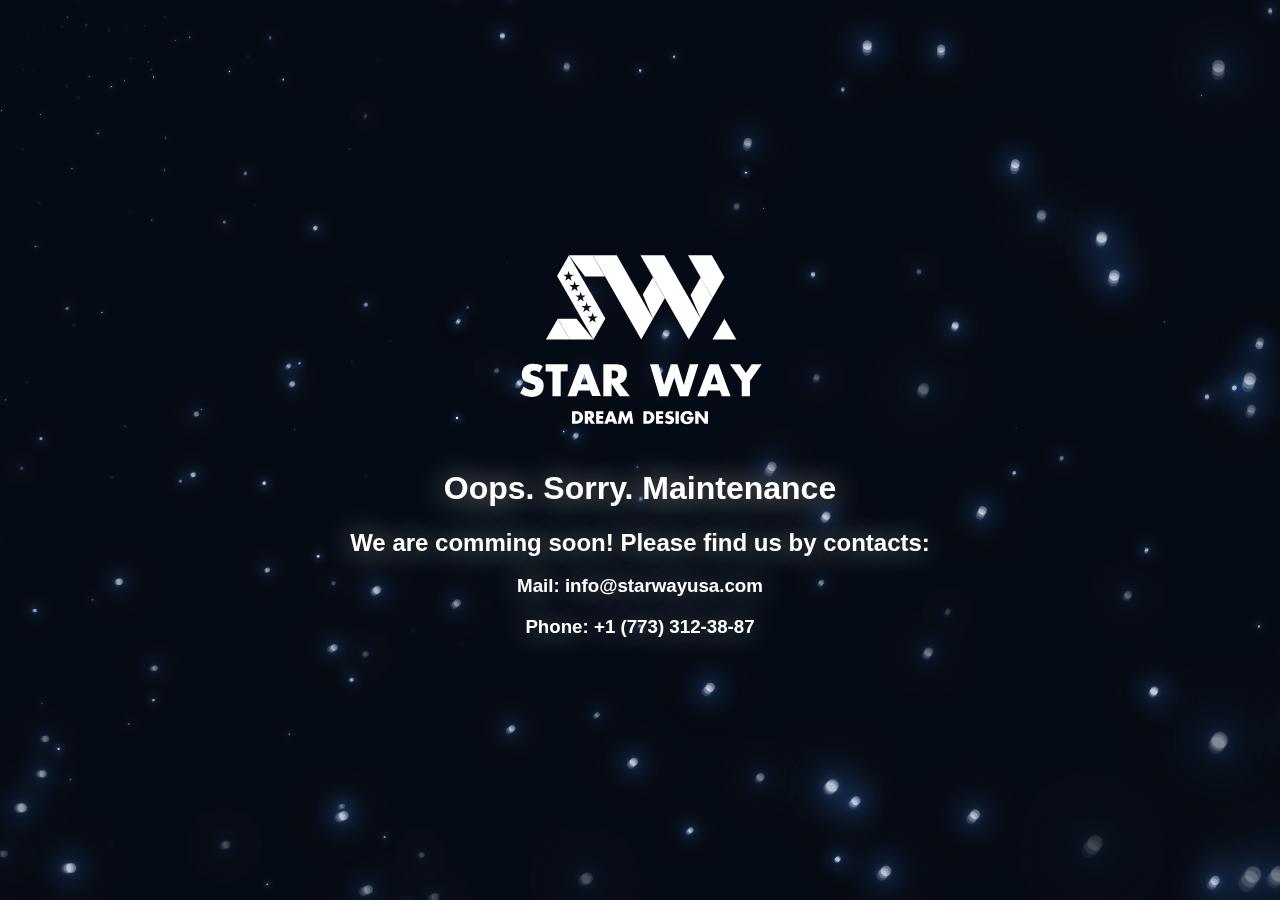
==== index.html @ d5de708d "parallax" ====
<!DOCTYPE html>
<html>
	<head>
		<meta charset="UTF-8">
		<meta http-equiv="X-UA-Compatible" content="IE=edge,chrome=1">
		<title>StarWay</title>
		<meta name="description" content="StarWay USA">
		<meta name="viewport" content="width=device-width, initial-scale=1">
		<link rel="stylesheet" href="style.css">
		<script  src="https://code.jquery.com/jquery-1.12.4.min.js"   integrity="sha256-ZosEbRLbNQzLpnKIkEdrPv7lOy9C27hHQ+Xp8a4MxAQ=" crossorigin="anonymous"></script>
		<script src="scirpt.js"></script>
		<script src="stars-parallax.js"></script>
	</head>
	<body>
	<div class="logo-loading">
		<div class="loading-block">
			<?xml version="1.0" encoding="utf-8"?>
			<!-- Generator: Adobe Illustrator 18.0.0, SVG Export Plug-In . SVG Version: 6.00 Build 0)  -->
			<!DOCTYPE svg PUBLIC "-//W3C//DTD SVG 1.1//EN" "http://www.w3.org/Graphics/SVG/1.1/DTD/svg11.dtd">
				<svg version="1.1" id="Layer_1" xmlns="http://www.w3.org/2000/svg" xmlns:xlink="http://www.w3.org/1999/xlink" x="0px" y="0px"
				 viewBox="-100 23 795 795" enable-background="new -100 23 795 795" xml:space="preserve">
			<g id="desc">
				<g>
					<path fill="#9C9D9D" d="M225.9,508v-13.1h4.8c0.9,0,1.8,0.2,2.6,0.5s1.6,0.8,2.1,1.4c0.6,0.6,1,1.3,1.5,2.1
						c0.4,0.8,0.5,1.7,0.5,2.6c0,1.2-0.3,2.3-0.9,3.4c-0.6,1-1.5,1.8-2.4,2.4c-1,0.6-2.1,0.8-3.4,0.8L225.9,508L225.9,508L225.9,508z
						 M229.3,497.7v7.3h0.7c0.7,0,1.4-0.1,1.9-0.4s1-0.6,1.4-1.3c0.3-0.5,0.5-1.3,0.5-2.1c0-1.2-0.3-2.1-1-2.7s-1.6-0.9-2.7-0.9h-0.7
						L229.3,497.7L229.3,497.7z"/>
					<path fill="#9C9D9D" d="M245.8,502.6l4.1,5.4h-4.3l-3.1-5l0,0v5H239v-13.1h5.1c0.8,0,1.7,0.1,2.4,0.4s1.3,0.7,1.6,1.4
						c0.3,0.6,0.6,1.4,0.6,2.3c0,0.6-0.1,1.2-0.3,1.7s-0.5,0.9-0.9,1.4C247,502.2,246.4,502.5,245.8,502.6z M242.5,497.5v3.3h0.3
						c0.4,0,0.8,0,1.2-0.1c0.3-0.1,0.6-0.2,0.8-0.5c0.2-0.2,0.3-0.6,0.3-1s-0.1-0.7-0.3-1c-0.2-0.2-0.5-0.4-0.8-0.5s-0.7-0.1-1.2-0.1
						L242.5,497.5L242.5,497.5z"/>
					<path fill="#9C9D9D" d="M258.3,497.7h-4.1v2.2h3.9v2.9h-3.9v2.3h4.1v2.9h-7.5v-13h7.5V497.7z"/>
					<path fill="#9C9D9D" d="M268.5,505.7h-4.7l-0.9,2.3h-3.6l5-13.1h3.8L273,508h-3.7L268.5,505.7z M267.5,503l-1.4-4.2l0,0l-1.4,4.2
						H267.5z"/>
					<path fill="#9C9D9D" d="M273.3,508l2.2-13.1h3.4l2.6,7l2.8-7h3.4l2,13.1h-3.5l-0.9-7.6l0,0l-3.1,7.6h-1.4l-3-7.6l0,0l-1,7.6H273.3
						z"/>
					<path fill="#9C9D9D" d="M299.9,508v-13.1h4.8c0.9,0,1.8,0.2,2.6,0.5c0.8,0.3,1.6,0.8,2.1,1.4c0.5,0.5,1,1.3,1.5,2.1
						c0.4,0.8,0.5,1.7,0.5,2.6c0,1.2-0.3,2.3-0.9,3.4c-0.6,1-1.4,1.8-2.4,2.4s-2.1,0.8-3.4,0.8L299.9,508L299.9,508L299.9,508z
						 M303.3,497.7v7.3h0.7c0.7,0,1.4-0.1,1.9-0.4s1-0.6,1.4-1.3c0.3-0.5,0.5-1.3,0.5-2.1c0-1.2-0.3-2.1-1-2.7s-1.6-0.9-2.7-0.9h-0.7
						L303.3,497.7L303.3,497.7z"/>
					<path fill="#9C9D9D" d="M320.4,497.7h-4.1v2.2h3.9v2.9h-3.9v2.3h4.1v2.9H313v-13h7.5v2.7H320.4z"/>
					<path fill="#9C9D9D" d="M331.1,495.6l-1.4,2.6c-0.7-0.6-1.5-0.8-2.3-0.8c-0.3,0-0.7,0.1-1,0.3c-0.3,0.2-0.4,0.4-0.4,0.8
						c0,0.3,0.1,0.6,0.4,0.7c0.3,0.2,0.6,0.3,1.2,0.5l0.8,0.3c1,0.3,1.8,0.7,2.4,1.3c0.5,0.5,0.8,1.4,0.8,2.3c0,1.6-0.4,2.7-1.4,3.6
						c-0.9,0.8-2.2,1.3-3.8,1.3c-1.7,0-3.1-0.5-4.6-1.5l1.5-2.7c1,0.9,2,1.4,3,1.4c0.4,0,0.8-0.1,1.2-0.3c0.3-0.2,0.5-0.5,0.5-0.9
						s-0.2-0.7-0.5-0.9c-0.4-0.2-0.8-0.4-1.5-0.5c-0.8-0.2-1.5-0.5-2-0.7s-0.8-0.6-1.2-1c-0.3-0.4-0.4-1.2-0.4-1.9
						c0-0.8,0.2-1.7,0.6-2.3c0.4-0.6,0.9-1.2,1.6-1.6c0.7-0.3,1.5-0.5,2.3-0.5c0.6,0,1.4,0.1,2.1,0.3
						C329.9,495,330.6,495.3,331.1,495.6z"/>
					<path fill="#9C9D9D" d="M336.7,494.9V508h-3.5v-13.1H336.7z"/>
					<path fill="#9C9D9D" d="M345.3,500.6h6.8c0,0.7-0.1,1.5-0.1,2c-0.1,0.5-0.2,1-0.4,1.7c-0.2,0.5-0.5,1-0.8,1.6
						c-1.3,1.7-3,2.6-5.5,2.6c-1.4,0-2.5-0.3-3.7-0.8c-1-0.6-1.9-1.4-2.5-2.4s-0.8-2.3-0.8-3.6c0-1,0.2-2,0.5-2.8s0.8-1.6,1.5-2.2
						c0.6-0.6,1.4-1.2,2.3-1.5c0.8-0.3,1.9-0.5,2.9-0.5c0.9,0,1.7,0.1,2.5,0.4c0.7,0.3,1.5,0.7,2,1.3c0.6,0.5,1,1.3,1.5,2l-3.3,1.4
						c-0.2-0.6-0.6-1.2-1-1.6s-1-0.5-1.8-0.5s-1.4,0.2-1.9,0.6s-0.9,0.9-1.2,1.6c-0.3,0.6-0.4,1.3-0.4,2s0.1,1.4,0.4,2s0.6,1.2,1.2,1.6
						s1.2,0.6,1.9,0.6c0.5,0,0.9-0.1,1.4-0.2c0.4-0.2,0.7-0.4,0.9-0.7c0.2-0.3,0.4-0.7,0.4-1.3h-2.8V500.6z"/>
					<path fill="#9C9D9D" d="M353.6,508v-13.1h3.5l6.3,8.1l0,0v-8.1h3.5V508h-3.5l-6.3-8.1l0,0v8.1H353.6z"/>
				</g>
			</g>
			<g id="title">
				<g>
					<path fill="#251C63" d="M195.5,448.2l-3.5,6.6c-1.8-1.5-3.7-2.2-5.7-2.2c-0.9,0-1.8,0.2-2.5,0.7s-1.2,1.2-1.2,2s0.3,1.5,1,1.9
						s1.6,0.8,2.7,1.3l2.2,0.6c2.6,0.7,4.6,1.8,6,3.3c1.5,1.4,2.1,3.4,2.1,5.8c0,4-1.2,6.9-3.4,8.9c-2.4,2.1-5.6,3.1-9.3,3.1
						c-4.2,0-8-1.3-11.7-3.8l3.7-6.9c2.6,2.3,5.1,3.5,7.7,3.5c1.2,0,2.1-0.3,2.9-0.8c0.8-0.5,1.3-1.4,1.3-2.5c0-1-0.5-1.8-1.5-2.3
						c-0.9-0.5-2.2-0.9-3.8-1.5c-2.1-0.6-3.8-1.2-4.9-1.8c-1.3-0.6-2.2-1.5-2.9-2.7s-1-2.8-1-4.8c0-2.2,0.5-4.1,1.5-5.8
						c0.9-1.7,2.3-2.9,4.1-3.9c1.8-0.9,3.7-1.4,5.9-1.4c1.7,0,3.5,0.2,5.4,0.7C192.4,446.7,194.1,447.3,195.5,448.2z"/>
					<path fill="#251C63" d="M214.1,453.6v25.7h-8.6v-25.7h-7.1v-7.3h22.8v7.2L214.1,453.6L214.1,453.6L214.1,453.6z"/>
					<path fill="#251C63" d="M244.5,473.6h-11.9l-2.3,5.8h-9.1l12.8-33.1h9.3l12.4,33h-9.1L244.5,473.6z M242.2,467l-3.5-10.5h-0.1
						L235,467H242.2z"/>
					<path fill="#251C63" d="M275.5,465.8l10.4,13.5h-10.7l-8.1-12.7H267v12.7h-8.6v-33.1h12.8c2.2,0,4.2,0.3,6,1s3,1.9,4.1,3.4
						c0.9,1.6,1.5,3.5,1.5,5.7c0,1.6-0.3,2.9-0.8,4.3s-1.4,2.4-2.4,3.3C278.5,464.9,277.1,465.5,275.5,465.8z M267.1,452.9v8.2h0.8
						c1.2,0,2.1-0.1,2.9-0.3c0.8-0.2,1.6-0.6,2.1-1.3c0.5-0.6,0.8-1.5,0.8-2.6s-0.3-2-0.8-2.6s-1.3-1-2.1-1.3c-0.8-0.2-1.9-0.3-2.9-0.3
						h-0.8V452.9z"/>
				</g>
				<g>
					<path fill="#BF0A20" d="M315.6,446.3l5.8,21.3h0.1l6.9-21.3h6.8l6.5,21.3h0.1l6.2-21.3h8.9l-10.5,33h-8.7l-5.8-19.1h-0.1
						l-6.5,19.1h-8.7l-9.9-33H315.6z"/>
					<path fill="#BF0A20" d="M379.2,473.6h-11.9l-2.3,5.8h-9.1l12.7-33h9.3l12.4,33h-9.1L379.2,473.6z M376.9,467l-3.5-10.5h-0.1
						l-3.6,10.5H376.9z"/>
					<path fill="#BF0A20" d="M401.8,463.5l-12.2-17.2h10.3l6.2,8.9l6.2-8.9h10.3l-12.2,17.2v15.8h-8.6L401.8,463.5L401.8,463.5z"/>
				</g>
			</g>
			<g id="logo-body">
				<polygon fill="#ECECED" points="379.1,407.4 371.5,420.6 396.2,420.6 383.9,399 	"/>
				<polygon fill="#BF0A20" points="370.9,333.3 383.9,356.1 371.5,377.5 346.1,333.3 	"/>
				<polygon fill="#ECECED" points="359.3,356.1 346.9,377.5 359.3,399 371.5,377.5 	"/>
				<polygon fill="#878786" points="360,397.7 359.3,399 346.9,377.5 351.3,369.9 	"/>
				<polygon fill="#BF0A20" points="321.5,333.3 359.3,399 346.9,420.6 296.8,333.3 	"/>
				<polygon fill="#ECECED" points="309.8,356.1 297.6,377.5 309.8,399 322.2,377.5 	"/>
				<polygon fill="#878786" points="310.7,397.7 309.8,399 297.6,377.5 302.1,369.8 	"/>
				<polygon fill="#BF0A20" points="272.2,333.3 309.8,399 297.6,420.6 247.5,333.3 	"/>
				<polygon fill="#ECECED" points="247.5,333.3 260,355.2 235.3,355.2 222.7,333.3 	"/>
				<polygon fill="#878786" points="243.2,355.2 235.3,355.2 222.7,333.3 223.7,333.3 	"/>
				<polygon fill="#251C63" points="222.7,333.3 260.5,399 248.1,420.6 210.4,354.8 	"/>
				<polygon fill="#ECECED" points="235.8,399 248.1,420.6 223.5,420.6 211.1,399 	"/>
				<polygon fill="#878786" points="227.9,399 235.8,399 248.1,420.6 247.3,420.6 	"/>
				<polygon fill="#251C63" points="211.1,399 223.5,420.6 198.8,420.6 	"/>
			</g>
			<g id="diag-lines">

					<line fill="none" stroke="#ECECED" stroke-width="2" stroke-linecap="round" stroke-miterlimit="10" x1="640" y1="-44.2" x2="607.6" y2="12"/>

					<line fill="none" stroke="#ECECED" stroke-width="2" stroke-linecap="round" stroke-miterlimit="10" x1="659" y1="-34.2" x2="626.6" y2="22"/>

					<line fill="none" stroke="#ECECED" stroke-width="2" stroke-linecap="round" stroke-miterlimit="10" x1="595.4" y1="-9.6" x2="627.6" y2="-65.7"/>
				<path fill="none" stroke="#ECECED" stroke-width="2" stroke-linecap="round" stroke-miterlimit="10" d="M603-65.7"/>

					<line fill="none" stroke="#ECECED" stroke-width="2" stroke-linecap="round" stroke-miterlimit="10" x1="615.4" y1="-87.1" x2="583" y2="-31.1"/>

					<line fill="none" stroke="#ECECED" stroke-width="2" stroke-linecap="round" stroke-miterlimit="10" x1="545.9" y1="-9.6" x2="578.3" y2="-65.7"/>

					<line fill="none" stroke="#ECECED" stroke-width="2" stroke-linecap="round" stroke-miterlimit="10" x1="565.9" y1="-87.1" x2="533.7" y2="-31.1"/>
			</g>
			<g id="color-lines">

					<line fill="none" stroke="#BF0A20" stroke-width="2" stroke-linecap="round" stroke-linejoin="round" stroke-miterlimit="10" x1="133.1" y1="-37.7" x2="82.7" y2="-125.2"/>

					<line fill="none" stroke="#BF0A20" stroke-width="2" stroke-linecap="round" stroke-linejoin="round" stroke-miterlimit="10" x1="107.5" y1="-125.2" x2="145.5" y2="-59.1"/>

					<line fill="none" stroke="#BF0A20" stroke-width="2" stroke-linecap="round" stroke-linejoin="round" stroke-miterlimit="10" x1="58.1" y1="-125.2" x2="120.9" y2="-16.2"/>

					<line fill="none" stroke="#BF0A20" stroke-width="2" stroke-linecap="round" stroke-linejoin="round" stroke-miterlimit="10" x1="108.5" y1="5.4" x2="33.4" y2="-125.2"/>

					<line fill="none" stroke="#BF0A20" stroke-width="2" stroke-linecap="round" stroke-linejoin="round" stroke-miterlimit="10" x1="8.8" y1="-125.2" x2="71.4" y2="-16.2"/>

					<line fill="none" stroke="#BF0A20" stroke-width="2" stroke-linecap="round" stroke-linejoin="round" stroke-miterlimit="10" x1="59.2" y1="5.4" x2="-15.9" y2="-125.2"/>

					<line fill="none" stroke="#251C63" stroke-width="2" stroke-linecap="round" stroke-linejoin="round" stroke-miterlimit="10" x1="9.7" y1="5.4" x2="-53" y2="-103.7"/>

					<line fill="none" stroke="#251C63" stroke-width="2" stroke-linecap="round" stroke-linejoin="round" stroke-miterlimit="10" x1="-40.7" y1="-125.2" x2="22.1" y2="-16.2"/>

					<line fill="none" stroke="#251C63" stroke-width="2" stroke-linecap="round" stroke-linejoin="round" stroke-miterlimit="10" x1="-52.3" y1="-59.5" x2="-14.9" y2="5.4"/>

					<line fill="none" stroke="#251C63" stroke-width="2" stroke-linecap="round" stroke-linejoin="round" stroke-miterlimit="10" x1="-67" y1="-42.9" x2="-29.6" y2="22"/>
			</g>
			<g id="hor-lines">

					<line fill="none" stroke="#ECECED" stroke-width="2" stroke-linecap="round" stroke-linejoin="round" stroke-miterlimit="10" x1="-290.3" y1="333.3" x2="-115.5" y2="333.3"/>

					<line fill="none" stroke="#ECECED" stroke-width="2" stroke-linecap="round" stroke-linejoin="round" stroke-miterlimit="10" x1="-103" y1="355.2" x2="-277.7" y2="355.2"/>

					<line fill="none" stroke="#ECECED" stroke-width="2" stroke-linecap="round" stroke-linejoin="round" stroke-miterlimit="10" x1="-114.9" y1="420.6" x2="-289.5" y2="420.6"/>

					<line fill="none" stroke="#ECECED" stroke-width="2" stroke-linecap="round" stroke-linejoin="round" stroke-miterlimit="10" x1="-301.9" y1="399" x2="-277.2" y2="399"/>
			</g>
			<g id="stars">
				<polygon fill="#FFFFFF" points="222.2,349.4 223.5,353.3 227.5,353.3 224.2,355.7 225.4,359.6 222.2,357.2 218.8,359.6
					220.2,355.7 216.8,353.3 220.9,353.3 	"/>
				<polygon fill="#FFFFFF" points="228.4,360.2 229.6,364.1 233.7,364.1 230.5,366.5 231.7,370.4 228.4,368 225.1,370.4 226.4,366.5
					223,364.1 227.1,364.1 	"/>
				<polygon fill="#FFFFFF" points="234.6,371 235.8,374.9 239.9,374.9 236.7,377.3 237.9,381.2 234.6,378.8 231.3,381.2 232.6,377.3
					229.2,374.9 233.3,374.9 	"/>
				<polygon fill="#FFFFFF" points="240.9,381.8 242.1,385.7 246.2,385.7 242.9,388.1 244.1,392 240.9,389.6 237.5,392 238.8,388.1
					235.5,385.7 239.6,385.7 	"/>
				<polygon fill="#FFFFFF" points="247.1,392.6 248.3,396.5 252.4,396.5 249.1,398.9 250.3,402.8 247.1,400.4 243.7,402.8 245,398.9
					241.7,396.5 245.8,396.5 	"/>
			</g>
			<g display="none">

					<line display="inline" fill="none" stroke="#251C63" stroke-width="2" stroke-miterlimit="10" x1="-31.3" y1="-23" x2="223.7" y2="419"/>

					<line display="inline" fill="none" stroke="#251C63" stroke-width="2" stroke-miterlimit="10" x1="199" y1="419" x2="-56" y2="-22.9"/>
				<path display="inline" fill="none" stroke="#ECECED" stroke-width="2" stroke-miterlimit="10" d="M199,419"/>

					<line display="inline" fill="none" stroke="#251C63" stroke-width="2" stroke-miterlimit="10" x1="18" y1="-23" x2="273" y2="418.9"/>
				<path display="inline" fill="none" stroke="#ECECED" stroke-width="2" stroke-miterlimit="10" d="M-6.7-23.3"/>

					<line display="inline" fill="none" stroke="#251C63" stroke-width="2" stroke-miterlimit="10" x1="248.1" y1="418.7" x2="-6.7" y2="-23.3"/>

					<line display="inline" fill="none" stroke="#BF0A20" stroke-width="2" stroke-miterlimit="10" x1="67.4" y1="-23.1" x2="322.3" y2="418.9"/>
				<path display="inline" fill="none" stroke="#ECECED" stroke-width="2" stroke-miterlimit="10" d="M67.4-23.1"/>
				<path display="inline" fill="none" stroke="#ECECED" stroke-width="2" stroke-miterlimit="10" d="M42.7-23.1"/>

					<line display="inline" fill="none" stroke="#BF0A20" stroke-width="2" stroke-miterlimit="10" x1="297.6" y1="418.9" x2="42.7" y2="-23.1"/>

					<line display="inline" fill="none" stroke="#BF0A20" stroke-width="2" stroke-miterlimit="10" x1="116.7" y1="-23.2" x2="371.6" y2="418.8"/>
				<path display="inline" fill="none" stroke="#ECECED" stroke-width="2" stroke-miterlimit="10" d="M116.7-23.2"/>
				<path display="inline" fill="none" stroke="#ECECED" stroke-width="2" stroke-miterlimit="10" d="M92-23.1"/>

					<line display="inline" fill="none" stroke="#BF0A20" stroke-width="2" stroke-miterlimit="10" x1="347" y1="418.8" x2="92" y2="-23.1"/>

					<line display="inline" fill="none" stroke="#BF0A20" stroke-width="2" stroke-miterlimit="10" x1="396.2" y1="418.3" x2="141.2" y2="-23.6"/>

					<line display="inline" fill="none" stroke="#BF0A20" stroke-width="2" stroke-miterlimit="10" x1="165.9" y1="-23.6" x2="421.1" y2="418.8"/>
			</g>
			<g display="none">

					<line display="inline" fill="none" stroke="#251C63" stroke-width="2" stroke-miterlimit="10" x1="532.8" y1="-157.8" x2="277.4" y2="283.9"/>

					<line display="inline" fill="none" stroke="#251C63" stroke-width="2" stroke-miterlimit="10" x1="265.1" y1="262.5" x2="520.4" y2="-179.2"/>
				<path display="inline" fill="none" stroke="#ECECED" stroke-width="2" stroke-miterlimit="10" d="M265.1,262.5"/>

					<line display="inline" fill="none" stroke="#251C63" stroke-width="2" stroke-miterlimit="10" x1="557.5" y1="-115.1" x2="302.1" y2="326.6"/>
				<path display="inline" fill="none" stroke="#ECECED" stroke-width="2" stroke-miterlimit="10" d="M545.4-136.7"/>

					<line display="inline" fill="none" stroke="#251C63" stroke-width="2" stroke-miterlimit="10" x1="289.9" y1="304.9" x2="545.4" y2="-136.7"/>

					<line display="inline" fill="none" stroke="#BF0A20" stroke-width="2" stroke-miterlimit="10" x1="582.3" y1="-72.4" x2="326.8" y2="369.3"/>
				<path display="inline" fill="none" stroke="#ECECED" stroke-width="2" stroke-miterlimit="10" d="M582.3-72.4"/>
				<path display="inline" fill="none" stroke="#ECECED" stroke-width="2" stroke-miterlimit="10" d="M569.9-93.8"/>

					<line display="inline" fill="none" stroke="#BF0A20" stroke-width="2" stroke-miterlimit="10" x1="314.4" y1="347.9" x2="569.9" y2="-93.8"/>

					<line display="inline" fill="none" stroke="#BF0A20" stroke-width="2" stroke-miterlimit="10" x1="607" y1="-29.7" x2="351.5" y2="411.9"/>
				<path display="inline" fill="none" stroke="#ECECED" stroke-width="2" stroke-miterlimit="10" d="M607-29.7"/>
				<path display="inline" fill="none" stroke="#ECECED" stroke-width="2" stroke-miterlimit="10" d="M594.5-51.1"/>

					<line display="inline" fill="none" stroke="#BF0A20" stroke-width="2" stroke-miterlimit="10" x1="339.2" y1="390.6" x2="594.5" y2="-51.1"/>

					<line display="inline" fill="none" stroke="#BF0A20" stroke-width="2" stroke-miterlimit="10" x1="364.2" y1="433" x2="619.6" y2="-8.7"/>

					<line display="inline" fill="none" stroke="#BF0A20" stroke-width="2" stroke-miterlimit="10" x1="631.9" y1="12.7" x2="376.2" y2="454.8"/>
			</g>
			</svg>
		</div>
	</div>

		<!--<canvas id='canva'></canvas>-->
		<canvas id='space'></canvas>

		<div class="info-block">
			<?xml version="1.0" encoding="utf-8"?>
			<!-- Generator: Adobe Illustrator 18.0.0, SVG Export Plug-In . SVG Version: 6.00 Build 0)  -->
			<!DOCTYPE svg PUBLIC "-//W3C//DTD SVG 1.1//EN" "http://www.w3.org/Graphics/SVG/1.1/DTD/svg11.dtd">
			<svg version="1.1" id="logosvg" xmlns="http://www.w3.org/2000/svg" xmlns:xlink="http://www.w3.org/1999/xlink" x="0px" y="0px"
	 viewBox="97.3 369.1 198.7 140.3" enable-background="new 97.3 369.1 198.7 140.3" xml:space="preserve">
<g id="desc2">
	<g>
		<path fill="#FFFFFF" d="M143.9,509v-9.8h3.6c0.7,0,1.3,0.1,1.9,0.4c0.6,0.2,1.2,0.6,1.6,1c0.4,0.4,0.7,1,1.1,1.6
			c0.3,0.6,0.4,1.3,0.4,1.9c0,0.9-0.2,1.7-0.7,2.5c-0.4,0.7-1.1,1.3-1.8,1.8c-0.7,0.4-1.6,0.6-2.5,0.6L143.9,509L143.9,509
			L143.9,509z M146.5,501.3v5.5h0.5c0.5,0,1-0.1,1.4-0.3c0.4-0.2,0.7-0.4,1-1c0.2-0.4,0.4-1,0.4-1.6c0-0.9-0.2-1.6-0.7-2
			s-1.2-0.7-2-0.7L146.5,501.3L146.5,501.3L146.5,501.3z"/>
		<path fill="#FFFFFF" d="M158.8,504.9l3.1,4h-3.2l-2.3-3.7l0,0v3.7h-2.6v-9.8h3.8c0.6,0,1.3,0.1,1.8,0.3c0.5,0.2,1,0.5,1.2,1
			c0.2,0.4,0.4,1,0.4,1.7c0,0.4-0.1,0.9-0.2,1.3c-0.1,0.4-0.4,0.7-0.7,1C159.7,504.6,159.3,504.9,158.8,504.9z M156.3,501.1v2.5h0.2
			c0.3,0,0.6,0,0.9-0.1c0.2-0.1,0.4-0.1,0.6-0.4c0.1-0.1,0.2-0.4,0.2-0.7s-0.1-0.5-0.2-0.7c-0.1-0.1-0.4-0.3-0.6-0.4
			c-0.2-0.1-0.5-0.1-0.9-0.1L156.3,501.1L156.3,501.1z"/>
		<path fill="#FFFFFF" d="M168.2,501.3h-3.1v1.6h2.9v2.2h-2.9v1.7h3.1v2.2h-5.6v-9.7h5.6V501.3z"/>
		<path fill="#FFFFFF" d="M175.8,507.3h-3.5l-0.7,1.7h-2.7l3.7-9.8h2.8l3.7,9.8h-2.8L175.8,507.3z M175,505.2l-1-3.1l0,0l-1,3.1H175
			z"/>
		<path fill="#FFFFFF" d="M179.4,509l1.6-9.8h2.5l1.9,5.2l2.1-5.2h2.5l1.5,9.8H189l-0.7-5.7l0,0L186,509h-1l-2.2-5.7l0,0L182,509
			H179.4z"/>
		<path fill="#FFFFFF" d="M199.3,509v-9.8h3.6c0.7,0,1.3,0.1,1.9,0.4c0.6,0.2,1.2,0.6,1.6,1c0.4,0.4,0.7,1,1.1,1.6
			c0.3,0.6,0.4,1.3,0.4,1.9c0,0.9-0.2,1.7-0.7,2.5c-0.4,0.7-1,1.3-1.8,1.8c-0.7,0.4-1.6,0.6-2.5,0.6L199.3,509L199.3,509L199.3,509z
			 M201.8,501.3v5.5h0.5c0.5,0,1-0.1,1.4-0.3c0.4-0.2,0.7-0.4,1-1c0.2-0.4,0.4-1,0.4-1.6c0-0.9-0.2-1.6-0.7-2s-1.2-0.7-2-0.7
			L201.8,501.3L201.8,501.3L201.8,501.3z"/>
		<path fill="#FFFFFF" d="M214.6,501.3h-3.1v1.6h2.9v2.2h-2.9v1.7h3.1v2.2h-5.5v-9.7h5.6L214.6,501.3L214.6,501.3z"/>
		<path fill="#FFFFFF" d="M222.6,499.7l-1,1.9c-0.5-0.4-1.1-0.6-1.7-0.6c-0.2,0-0.5,0.1-0.7,0.2c-0.2,0.1-0.3,0.3-0.3,0.6
			c0,0.2,0.1,0.4,0.3,0.5c0.2,0.1,0.4,0.2,0.9,0.4l0.6,0.2c0.7,0.2,1.3,0.5,1.8,1c0.4,0.4,0.6,1,0.6,1.7c0,1.2-0.3,2-1,2.7
			c-0.7,0.6-1.6,1-2.8,1c-1.3,0-2.3-0.4-3.4-1.1l1.1-2c0.7,0.7,1.5,1,2.2,1c0.3,0,0.6-0.1,0.9-0.2c0.2-0.1,0.4-0.4,0.4-0.7
			c0-0.3-0.1-0.5-0.4-0.7c-0.3-0.1-0.6-0.3-1.1-0.4c-0.6-0.1-1.1-0.4-1.5-0.5c-0.4-0.1-0.6-0.4-0.9-0.7c-0.2-0.3-0.3-0.9-0.3-1.4
			c0-0.6,0.1-1.3,0.4-1.7c0.3-0.4,0.7-0.9,1.2-1.2c0.5-0.2,1.1-0.4,1.7-0.4c0.4,0,1,0.1,1.6,0.2
			C221.7,499.3,222.3,499.5,222.6,499.7z"/>
		<path fill="#FFFFFF" d="M226.8,499.2v9.8h-2.6v-9.8H226.8z"/>
		<path fill="#FFFFFF" d="M233.3,503.4h5.1c0,0.5-0.1,1.1-0.1,1.5c-0.1,0.4-0.1,0.7-0.3,1.3c-0.1,0.4-0.4,0.7-0.6,1.2
			c-1,1.3-2.2,1.9-4.1,1.9c-1,0-1.9-0.2-2.8-0.6c-0.7-0.4-1.4-1-1.9-1.8c-0.4-0.7-0.6-1.7-0.6-2.7c0-0.7,0.1-1.5,0.4-2.1
			c0.2-0.6,0.6-1.2,1.1-1.6c0.4-0.4,1-0.9,1.7-1.1c0.6-0.2,1.4-0.4,2.2-0.4c0.7,0,1.3,0.1,1.9,0.3c0.5,0.2,1.1,0.5,1.5,1
			c0.4,0.4,0.7,1,1.1,1.5l-2.5,1c-0.1-0.4-0.4-0.9-0.7-1.2c-0.3-0.3-0.7-0.4-1.3-0.4c-0.6,0-1,0.1-1.4,0.4c-0.4,0.3-0.7,0.7-0.9,1.2
			c-0.2,0.4-0.3,1-0.3,1.5c0,0.5,0.1,1,0.3,1.5s0.4,0.9,0.9,1.2c0.4,0.3,0.9,0.4,1.4,0.4c0.4,0,0.7-0.1,1-0.1
			c0.3-0.1,0.5-0.3,0.7-0.5c0.1-0.2,0.3-0.5,0.3-1h-2.1V503.4z"/>
		<path fill="#FFFFFF" d="M239.5,509v-9.8h2.6l4.7,6.1l0,0v-6.1h2.6v9.8h-2.6l-4.7-6.1l0,0v6.1H239.5z"/>
	</g>
</g>
<g id="title2">
	<g>
		<path fill="#FFFFFF" d="M121.2,464.2l-2.6,4.9c-1.3-1.1-2.8-1.6-4.3-1.6c-0.7,0-1.3,0.1-1.9,0.5c-0.5,0.4-0.9,0.9-0.9,1.5
			c0,0.6,0.2,1.1,0.7,1.4c0.5,0.3,1.2,0.6,2,1l1.6,0.4c1.9,0.5,3.4,1.3,4.5,2.5c1.1,1,1.6,2.5,1.6,4.3c0,3-0.9,5.2-2.5,6.7
			c-1.8,1.6-4.2,2.3-7,2.3c-3.1,0-6-1-8.8-2.8l2.8-5.2c1.9,1.7,3.8,2.6,5.8,2.6c0.9,0,1.6-0.2,2.2-0.6c0.6-0.4,1-1,1-1.9
			c0-0.7-0.4-1.3-1.1-1.7c-0.7-0.4-1.6-0.7-2.8-1.1c-1.6-0.4-2.8-0.9-3.7-1.3c-1-0.4-1.6-1.1-2.2-2c-0.5-0.9-0.7-2.1-0.7-3.6
			c0-1.6,0.4-3.1,1.1-4.3c0.7-1.3,1.7-2.2,3.1-2.9c1.3-0.7,2.8-1,4.4-1c1.3,0,2.6,0.1,4,0.5C118.8,463.1,120.1,463.6,121.2,464.2z"
			/>
		<path fill="#FFFFFF" d="M135.1,468.3v19.2h-6.4v-19.2h-5.3v-5.5h17.1v5.4L135.1,468.3L135.1,468.3L135.1,468.3z"/>
		<path fill="#FFFFFF" d="M157.8,483.2h-8.9l-1.7,4.3h-6.8l9.6-24.8h7l9.3,24.7h-6.8L157.8,483.2z M156.1,478.3l-2.6-7.9h-0.1
			l-2.7,7.9H156.1z"/>
		<path fill="#FFFFFF" d="M181,477.4l7.8,10.1h-8l-6.1-9.5h-0.1v9.5h-6.4v-24.8h9.6c1.6,0,3.1,0.2,4.5,0.7c1.3,0.5,2.2,1.4,3.1,2.5
			c0.7,1.2,1.1,2.6,1.1,4.3c0,1.2-0.2,2.2-0.6,3.2c-0.4,1-1,1.8-1.8,2.5C183.3,476.7,182.2,477.2,181,477.4z M174.7,467.7v6.1h0.6
			c0.9,0,1.6-0.1,2.2-0.2c0.6-0.1,1.2-0.4,1.6-1c0.4-0.4,0.6-1.1,0.6-1.9c0-0.8-0.2-1.5-0.6-1.9c-0.4-0.4-1-0.7-1.6-1
			c-0.6-0.1-1.4-0.2-2.2-0.2h-0.6V467.7z"/>
	</g>
	<g>
		<path fill="#FFFFFF" d="M211,462.8l4.3,15.9h0.1l5.2-15.9h5.1l4.9,15.9h0.1l4.6-15.9h6.7l-7.9,24.7h-6.5l-4.3-14.3h-0.1l-4.9,14.3
			h-6.5l-7.4-24.7H211z"/>
		<path fill="#FFFFFF" d="M258.6,483.2h-8.9l-1.7,4.3h-6.8l9.5-24.7h7l9.3,24.7h-6.8L258.6,483.2z M256.9,478.3l-2.6-7.9h-0.1
			l-2.7,7.9H256.9z"/>
		<path fill="#FFFFFF" d="M275.6,475.7l-9.1-12.9h7.7l4.6,6.7l4.6-6.7h7.7l-9.1,12.9v11.8h-6.4L275.6,475.7L275.6,475.7z"/>
	</g>
</g>
<g id="body">
	<polygon fill="#FFFFFF" points="258.6,433.7 252.9,443.6 271.4,443.6 262.2,427.4 	"/>
	<polygon fill="#FFFFFF" points="252.4,378.2 262.2,395.3 252.9,411.3 233.9,378.2 	"/>
	<g>
		<polyline fill="#FFFFFF" points="252.9,411.3 243.8,395.3 235.9,409 243.8,427.4 		"/>
		<line fill="#FFFFFF" x1="237.8" y1="405.6" x2="237.8" y2="405.6"/>
	</g>
	<polygon fill="#FFFFFF" points="215.5,378.2 243.8,427.4 234.5,443.6 197,378.2 	"/>
	<g>
		<polyline fill="#FFFFFF" points="198.8,408.6 206.7,427.4 216,411.3 206.7,395.3 		"/>
	</g>
	<polygon fill="#FFFFFF" points="178.6,378.2 206.7,427.4 197.6,443.6 160.1,378.2 	"/>
	<polygon fill="#FFFFFF" points="160.1,378.2 141.5,378.2 153.9,394.6 169.4,394.6 	"/>
	<polygon fill="#FFFFFF" points="132.8,427.4 142.1,443.6 160.5,443.6 147.4,427.4 	"/>
	<polygon fill="#FFFFFF" points="132.8,427.4 142.1,443.6 123.6,443.6 	"/>
</g>
<g id="diag-lines" display="none">

		<line display="inline" fill="none" stroke="#ECECED" stroke-width="2" stroke-linecap="round" stroke-miterlimit="10" x1="453.8" y1="95.7" x2="429.6" y2="137.8"/>

		<line display="inline" fill="none" stroke="#ECECED" stroke-width="2" stroke-linecap="round" stroke-miterlimit="10" x1="468.1" y1="103.2" x2="443.8" y2="145.3"/>

		<line display="inline" fill="none" stroke="#ECECED" stroke-width="2" stroke-linecap="round" stroke-miterlimit="10" x1="420.5" y1="121.6" x2="444.6" y2="79.6"/>
	<path display="inline" fill="none" stroke="#ECECED" stroke-width="2" stroke-linecap="round" stroke-miterlimit="10" d="
		M426.1,79.6"/>

		<line display="inline" fill="none" stroke="#ECECED" stroke-width="2" stroke-linecap="round" stroke-miterlimit="10" x1="435.4" y1="63.6" x2="411.2" y2="105.5"/>

		<line display="inline" fill="none" stroke="#ECECED" stroke-width="2" stroke-linecap="round" stroke-miterlimit="10" x1="383.4" y1="121.6" x2="407.7" y2="79.6"/>

		<line display="inline" fill="none" stroke="#ECECED" stroke-width="2" stroke-linecap="round" stroke-miterlimit="10" x1="398.4" y1="63.6" x2="374.3" y2="105.5"/>
</g>
<g id="color-lines" display="none">

		<line display="inline" fill="none" stroke="#BF0A20" stroke-width="2" stroke-linecap="round" stroke-linejoin="round" stroke-miterlimit="10" x1="74.5" y1="100.6" x2="36.7" y2="35.1"/>

		<line display="inline" fill="none" stroke="#BF0A20" stroke-width="2" stroke-linecap="round" stroke-linejoin="round" stroke-miterlimit="10" x1="55.3" y1="35.1" x2="83.7" y2="84.6"/>

		<line display="inline" fill="none" stroke="#BF0A20" stroke-width="2" stroke-linecap="round" stroke-linejoin="round" stroke-miterlimit="10" x1="18.3" y1="35.1" x2="65.3" y2="116.7"/>

		<line display="inline" fill="none" stroke="#BF0A20" stroke-width="2" stroke-linecap="round" stroke-linejoin="round" stroke-miterlimit="10" x1="56" y1="132.8" x2="-0.2" y2="35.1"/>

		<line display="inline" fill="none" stroke="#BF0A20" stroke-width="2" stroke-linecap="round" stroke-linejoin="round" stroke-miterlimit="10" x1="-18.6" y1="35.1" x2="28.3" y2="116.7"/>

		<line display="inline" fill="none" stroke="#BF0A20" stroke-width="2" stroke-linecap="round" stroke-linejoin="round" stroke-miterlimit="10" x1="19.1" y1="132.8" x2="-37.1" y2="35.1"/>

		<line display="inline" fill="none" stroke="#251C63" stroke-width="2" stroke-linecap="round" stroke-linejoin="round" stroke-miterlimit="10" x1="-17.9" y1="132.8" x2="-64.8" y2="51.2"/>

		<line display="inline" fill="none" stroke="#251C63" stroke-width="2" stroke-linecap="round" stroke-linejoin="round" stroke-miterlimit="10" x1="-55.6" y1="35.1" x2="-8.6" y2="116.7"/>

		<line display="inline" fill="none" stroke="#251C63" stroke-width="2" stroke-linecap="round" stroke-linejoin="round" stroke-miterlimit="10" x1="-64.3" y1="84.3" x2="-36.3" y2="132.8"/>

		<line display="inline" fill="none" stroke="#251C63" stroke-width="2" stroke-linecap="round" stroke-linejoin="round" stroke-miterlimit="10" x1="-75.3" y1="96.7" x2="-47.3" y2="145.3"/>
</g>
<g id="hor-lines" display="none">

		<line display="inline" fill="none" stroke="#ECECED" stroke-width="2" stroke-linecap="round" stroke-linejoin="round" stroke-miterlimit="10" x1="-242.4" y1="378.2" x2="-111.6" y2="378.2"/>

		<line display="inline" fill="none" stroke="#ECECED" stroke-width="2" stroke-linecap="round" stroke-linejoin="round" stroke-miterlimit="10" x1="-102.2" y1="394.6" x2="-233" y2="394.6"/>

		<line display="inline" fill="none" stroke="#ECECED" stroke-width="2" stroke-linecap="round" stroke-linejoin="round" stroke-miterlimit="10" x1="-111.2" y1="443.6" x2="-241.8" y2="443.6"/>

		<line display="inline" fill="none" stroke="#ECECED" stroke-width="2" stroke-linecap="round" stroke-linejoin="round" stroke-miterlimit="10" x1="-251.1" y1="427.4" x2="-232.6" y2="427.4"/>
</g>
<path fill="#FFFFFF" d="M141.5,378.2l-9.2,16.1l28.2,49.2l9.3-16.2L141.5,378.2z M138.6,397.9l1-2.9l-2.5-1.8h3.1l1-2.9l1,2.9h3
	l-2.5,1.8l0.9,2.9l-2.4-1.8L138.6,397.9z M143.3,406l1-2.9l-2.5-1.8h3.1l1-2.9l0.9,2.9h3.1l-2.4,1.8l0.9,2.9l-2.5-1.8L143.3,406z
	 M148,414.1l1-2.9l-2.5-1.8h3.1l1-2.9l0.9,2.9h3.1l-2.4,1.8l0.9,2.9l-2.5-1.8L148,414.1z M152.6,422.2l1-2.9l-2.5-1.8h3.1l1-2.9
	l0.9,2.9h3.1l-2.5,1.8l0.9,2.9l-2.4-1.8L152.6,422.2z M159.8,428.5l-2.5,1.8l1-2.9l-2.5-1.8h3.1l1-2.9l0.9,2.9h3.1l-2.5,1.8l0.9,2.9
	L159.8,428.5z"/>
<g display="none">

		<line display="inline" fill="none" stroke="#251C63" stroke-width="2" stroke-miterlimit="10" x1="-48.6" y1="111.6" x2="142.3" y2="442.4"/>

		<line display="inline" fill="none" stroke="#251C63" stroke-width="2" stroke-miterlimit="10" x1="123.8" y1="442.4" x2="-67.1" y2="111.6"/>
	<path display="inline" fill="none" stroke="#ECECED" stroke-width="2" stroke-miterlimit="10" d="M123.8,442.4"/>

		<line display="inline" fill="none" stroke="#251C63" stroke-width="2" stroke-miterlimit="10" x1="-11.7" y1="111.6" x2="179.2" y2="442.3"/>
	<path display="inline" fill="none" stroke="#ECECED" stroke-width="2" stroke-miterlimit="10" d="M-30.2,111.3"/>

		<line display="inline" fill="none" stroke="#251C63" stroke-width="2" stroke-miterlimit="10" x1="160.5" y1="442.2" x2="-30.2" y2="111.3"/>

		<line display="inline" fill="none" stroke="#BF0A20" stroke-width="2" stroke-miterlimit="10" x1="25.3" y1="111.5" x2="216.1" y2="442.3"/>
	<path display="inline" fill="none" stroke="#ECECED" stroke-width="2" stroke-miterlimit="10" d="M25.3,111.5"/>
	<path display="inline" fill="none" stroke="#ECECED" stroke-width="2" stroke-miterlimit="10" d="M6.8,111.5"/>

		<line display="inline" fill="none" stroke="#BF0A20" stroke-width="2" stroke-miterlimit="10" x1="197.6" y1="442.3" x2="6.8" y2="111.5"/>

		<line display="inline" fill="none" stroke="#BF0A20" stroke-width="2" stroke-miterlimit="10" x1="62.2" y1="111.4" x2="253" y2="442.2"/>
	<path display="inline" fill="none" stroke="#ECECED" stroke-width="2" stroke-miterlimit="10" d="M62.2,111.4"/>
	<path display="inline" fill="none" stroke="#ECECED" stroke-width="2" stroke-miterlimit="10" d="M43.7,111.5"/>

		<line display="inline" fill="none" stroke="#BF0A20" stroke-width="2" stroke-miterlimit="10" x1="234.5" y1="442.2" x2="43.7" y2="111.5"/>

		<line display="inline" fill="none" stroke="#BF0A20" stroke-width="2" stroke-miterlimit="10" x1="271.4" y1="441.9" x2="80.5" y2="111.1"/>

		<line display="inline" fill="none" stroke="#BF0A20" stroke-width="2" stroke-miterlimit="10" x1="99" y1="111.1" x2="290" y2="442.2"/>
</g>
<g display="none">

		<line display="inline" fill="none" stroke="#251C63" stroke-width="2" stroke-miterlimit="10" x1="373.6" y1="10.7" x2="182.5" y2="341.3"/>

		<line display="inline" fill="none" stroke="#251C63" stroke-width="2" stroke-miterlimit="10" x1="173.3" y1="325.2" x2="364.3" y2="-5.3"/>
	<path display="inline" fill="none" stroke="#ECECED" stroke-width="2" stroke-miterlimit="10" d="M173.3,325.2"/>

		<line display="inline" fill="none" stroke="#251C63" stroke-width="2" stroke-miterlimit="10" x1="392.1" y1="42.6" x2="200.9" y2="373.2"/>
	<path display="inline" fill="none" stroke="#ECECED" stroke-width="2" stroke-miterlimit="10" d="M383,26.5"/>

		<line display="inline" fill="none" stroke="#251C63" stroke-width="2" stroke-miterlimit="10" x1="191.8" y1="357" x2="383" y2="26.5"/>

		<line display="inline" fill="none" stroke="#BF0A20" stroke-width="2" stroke-miterlimit="10" x1="410.7" y1="74.6" x2="219.4" y2="405.2"/>
	<path display="inline" fill="none" stroke="#ECECED" stroke-width="2" stroke-miterlimit="10" d="M410.7,74.6"/>
	<path display="inline" fill="none" stroke="#ECECED" stroke-width="2" stroke-miterlimit="10" d="M401.4,58.6"/>

		<line display="inline" fill="none" stroke="#BF0A20" stroke-width="2" stroke-miterlimit="10" x1="210.1" y1="389.2" x2="401.4" y2="58.6"/>

		<line display="inline" fill="none" stroke="#BF0A20" stroke-width="2" stroke-miterlimit="10" x1="429.1" y1="106.6" x2="237.9" y2="437.1"/>
	<path display="inline" fill="none" stroke="#ECECED" stroke-width="2" stroke-miterlimit="10" d="M429.1,106.6"/>
	<path display="inline" fill="none" stroke="#ECECED" stroke-width="2" stroke-miterlimit="10" d="M419.8,90.5"/>

		<line display="inline" fill="none" stroke="#BF0A20" stroke-width="2" stroke-miterlimit="10" x1="228.7" y1="421.1" x2="419.8" y2="90.5"/>

		<line display="inline" fill="none" stroke="#BF0A20" stroke-width="2" stroke-miterlimit="10" x1="247.4" y1="452.9" x2="438.6" y2="122.3"/>

		<line display="inline" fill="none" stroke="#BF0A20" stroke-width="2" stroke-miterlimit="10" x1="447.8" y1="138.3" x2="256.4" y2="469.2"/>
</g>
</svg>

			<h1>
				Oops. Sorry. Maintenance
			</h1>
			<div class="contact">
				<h2>We are comming soon! </h2><h2>Please find us by contacts:</h2>
				<h3><span>Mail: </span><a href="mailto:support@cms2cms.com">info@starwayusa.com</a></h3>
				<h3><span>Phone: </span>‎‎+1 (773) 312-38-87</h3>
			</div>
		</div>
		</body>
	<footer>

	</footer>

</html>
---- style.css ----
html, body {
	margin: 0;
	font-size: 16px;
	font-family: Arial;
	height: 100%;
	background: #000;
	position:relative;
	color:#fff;
	overflow:hidden;
}
#canva, #space {
	width: 100%;
	height: 100%;
	position: absolute;
	top: 0;
	left: 0;
	z-index: 0;
}
* {
	/*-webkit-box-sizing: border-box;*/
	/*box-sizing: border-box;*/
	text-shadow: 0 1px 30px rgba(255, 255, 255, 0.65);
}
svg {width:100%;}

.logo-loading {
	background:#fff;
	position:absolute;
	width:100%;
	height:100%;
	z-index:2;
	top:50%;
	-webkit-transform: translateY(-50%);
	-ms-transform: translateY(-50%);
	transform: translateY(-50%);
}
.start.logo-loading {

	-webkit-transform: translate(-105%,-50%);
	-ms-transform: translate(-105%,-50%);
	transform: translate(-105%,-50%);
	-webkit-transition: -webkit-transform .5s ease;
	transition: -webkit-transform .5s ease;
	-o-transition: transform .5s ease;
	transition: transform .5s ease;
	transition: transform .5s ease, -webkit-transform .5s ease;
	-webkit-transition-delay: 4s;
	-o-transition-delay: 4s;
	transition-delay: 4s;
}
.logo-loading .loading-block  {
	position:absolute;
	left:-50%;
	right:-50%;
	width:50%;
	margin:0 auto;
	overflow:hidden;
	top:50%;
	-webkit-transform: translateY(-50%);
	-ms-transform: translateY(-50%);
	transform: translateY(-50%);
}
/* loading animation*/
/*lines*/
.start #color-lines {
	-webkit-animation:         visibilityOFF .5s 1 forwards alternate ease;
	animation:         visibilityOFF .5s 1 forwards alternate ease;
	-webkit-animation-delay:1.3s;
	animation-delay:1.3s;
	-webkit-transform:translate(15.9em, 27.7em);
	-ms-transform:translate(15.9em, 27.7em);
	transform:translate(15.9em, 27.7em);
	-webkit-transition: -webkit-transform 1.2s cubic-bezier(0.36, 0.6, 0.68, 0.19);
	transition: -webkit-transform 1.2s cubic-bezier(0.36, 0.6, 0.68, 0.19);
	-o-transition: transform 1.2s cubic-bezier(0.36, 0.6, 0.68, 0.19);
	transition: transform 1.2s cubic-bezier(0.36, 0.6, 0.68, 0.19);
	transition: transform 1.2s cubic-bezier(0.36, 0.6, 0.68, 0.19), -webkit-transform 1.2s cubic-bezier(0.36, 0.6, 0.68, 0.19);
}
.start #diag-lines {
	-webkit-animation:         visibilityOFF .5s 1 forwards alternate ease;
	animation:         visibilityOFF .5s 1 forwards alternate ease;
	-webkit-animation-delay:1.4s;
	animation-delay:1.4s;
	-webkit-transform: translate(-14.8em, 25.6em);
	-ms-transform: translate(-14.8em, 25.6em);
	transform: translate(-14.8em, 25.6em);
	-webkit-transition: -webkit-transform 1.1s cubic-bezier(0.36, 0.6, 0.68, 0.19);
	transition: -webkit-transform 1.1s cubic-bezier(0.36, 0.6, 0.68, 0.19);
	-o-transition: transform 1.1s cubic-bezier(0.36, 0.6, 0.68, 0.19);
	transition: transform 1.1s cubic-bezier(0.36, 0.6, 0.68, 0.19);
	transition: transform 1.1s cubic-bezier(0.36, 0.6, 0.68, 0.19), -webkit-transform 1.1s cubic-bezier(0.36, 0.6, 0.68, 0.19);
	-webkit-transition-delay:.2s;
	-o-transition-delay:.2s;
	transition-delay:.2s;
}
.start #hor-lines {
	-webkit-animation:         visibilityOFF .5s 1 forwards alternate ease ;
	animation:         visibilityOFF .5s 1 forwards alternate ease ;
	-webkit-animation-delay:1.3s;
	animation-delay:1.3s;
	-webkit-transform:translateX(31.1em);
	-ms-transform:translateX(31.1em);
	transform:translateX(31.1em);
	-webkit-transition: -webkit-transform 1.2s cubic-bezier(0.36, 0.6, 0.68, 0.19);
	transition: -webkit-transform 1.2s cubic-bezier(0.36, 0.6, 0.68, 0.19);
	-o-transition: transform 1.2s cubic-bezier(0.36, 0.6, 0.68, 0.19);
	transition: transform 1.2s cubic-bezier(0.36, 0.6, 0.68, 0.19);
	transition: transform 1.2s cubic-bezier(0.36, 0.6, 0.68, 0.19), -webkit-transform 1.2s cubic-bezier(0.36, 0.6, 0.68, 0.19);
	-webkit-transition-delay:.1s;
	-o-transition-delay:.1s;
	transition-delay:.1s;
}
.start #stars polygon {
	-webkit-animation:         starsAnim .5s 1 forwards alternate ease;
	animation:         starsAnim .5s 1 forwards alternate ease;
	-webkit-animation-delay:1.6s;
	animation-delay:1.6s;
}
/*logo*/
#logo-body,#title, #desc,.start #stars polygon {
	opacity:0;
}
.start #logo-body {
	-webkit-animation:         visibilityON .7s 1 forwards alternate ease-in-out ;
	animation:         visibilityON .7s 1 forwards alternate ease-in-out ;
	-webkit-animation-delay:1.3s;
	animation-delay:1.3s;
}
/*logo text*/
#title, #desc {
	-webkit-transform: translateY(5em);
	-ms-transform: translateY(5em);
	transform: translateY(5em);
}
.start #title,.start #desc {
	-webkit-transition-delay: 2s;
	-o-transition-delay: 2s;
	transition-delay: 2s;
	-webkit-animation:         visibilityON .9s 1 forwards alternate ease-in-out ;
	animation:         visibilityON .9s 1 forwards alternate ease-in-out ;
	-webkit-animation-delay: 2s;
	animation-delay: 2s;
	-webkit-transform: translateY(0em);
	-ms-transform: translateY(0em);
	transform: translateY(0em);
	-webkit-transition: -webkit-transform 0.9s ease;
	transition: -webkit-transform 0.9s ease;
	-o-transition: transform 0.9s ease;
	transition: transform 0.9s ease;
	transition: transform 0.9s ease, -webkit-transform 0.9s ease;
}
@-webkit-keyframes visibilityON {
	from {opacity:0}
	to {opacity:1}
}
@keyframes visibilityON {
	from {opacity:0}
	to {opacity:1}
}
@-webkit-keyframes visibilityOFF {
	from {opacity:1}
	to {opacity:0}
}
@keyframes visibilityOFF {
	from {opacity:1}
	to {opacity:0}
}
@-webkit-keyframes starsAnim {
	0% {
		opacity:0;
		-webkit-transform: translateX(-2em);
		transform: translateX(-2em);
	}
	100% {
		opacity:1;
		-webkit-transform: translateX(0em);
		transform: translateX(0em);
	}
}
@keyframes starsAnim {
	0% {
		opacity:0;
		-webkit-transform: translateX(-2em);
		transform: translateX(-2em);
	}
	100% {
		opacity:1;
		-webkit-transform: translateX(0em);
		transform: translateX(0em);
	}
}

.info-block {
	position:absolute;
	z-index:1;
	text-align:center;
	top:50%;
	-webkit-transform: translateY(-50%);
	-ms-transform: translateY(-50%);
	transform: translateY(-50%);
	margin:0 auto;
	left:-50%;
	right:-50%;

}
h2 {
	display:inline;
}
#logosvg {
	width: 10%;
	margin-bottom: 20px;
}
@media (max-width:500px) {
	#logosvg {width:30%}
	h1 {font-size:25px}
	h2 {font-size:18px; display:block}
	h3 {font-size:13px}
	.logo-loading .loading-block {
		width:100%;
	}
}
a {
	color:#fff;
	text-decoration: none;
}
a:hover, a:active, a:visited {
	color:#fff;
	text-decoration: underline;
}
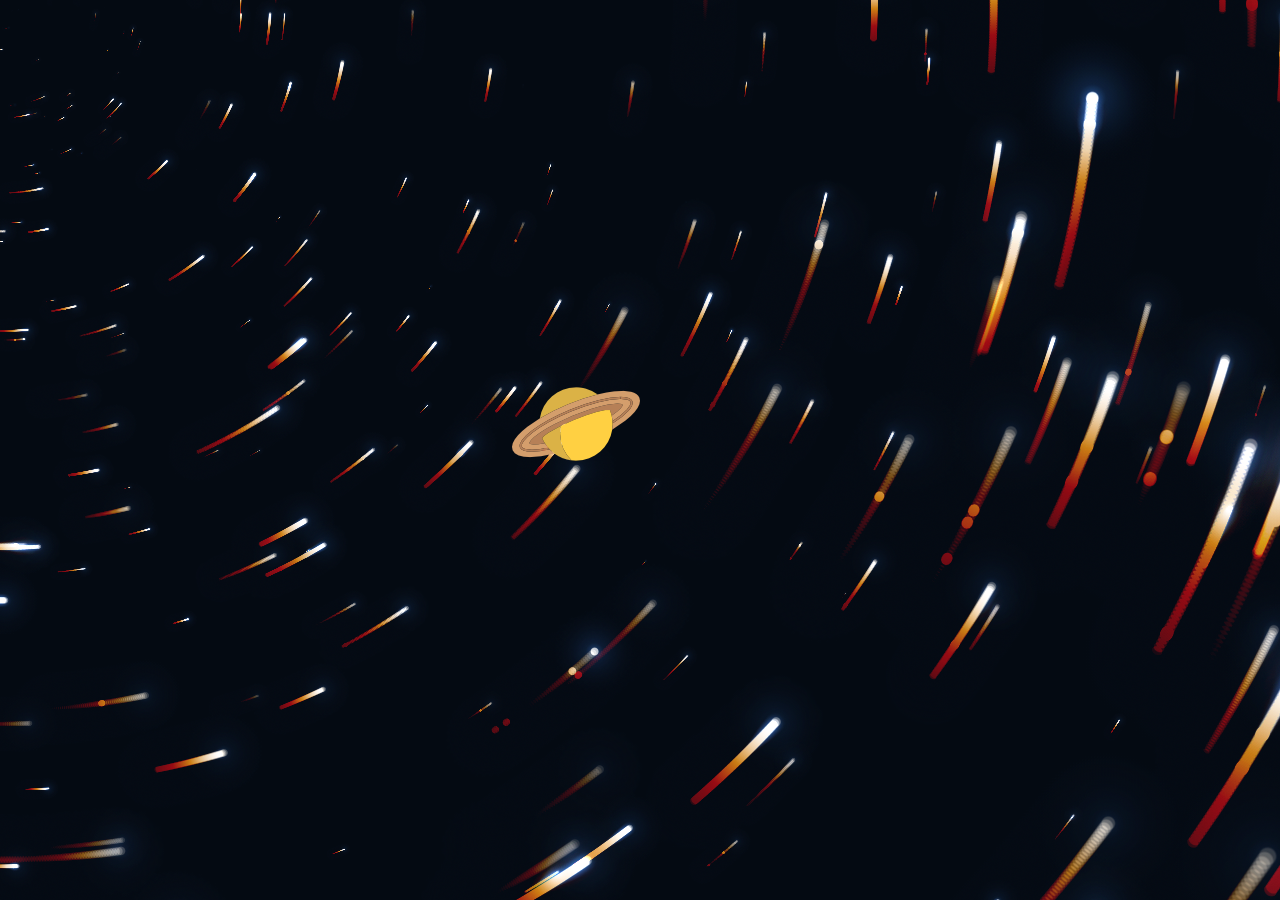
==== commit 5bd44faa: "add parallax object" ====
--- a/index.html
+++ b/index.html
@@ -214,7 +214,7 @@
 
 		<!--<canvas id='canva'></canvas>-->
 		<canvas id='space'></canvas>
-
+		<div class="planet"></div>
 		<div class="info-block">
 			<?xml version="1.0" encoding="utf-8"?>
 			<!-- Generator: Adobe Illustrator 18.0.0, SVG Export Plug-In . SVG Version: 6.00 Build 0)  -->
--- a/style.css
+++ b/style.css
@@ -24,6 +24,7 @@
 svg {width:100%;}
 
 .logo-loading {
+	display:none;
 	background:#fff;
 	position:absolute;
 	width:100%;
@@ -191,6 +192,7 @@
 }
 
 .info-block {
+	display:none;
 	position:absolute;
 	z-index:1;
 	text-align:center;
@@ -226,4 +228,15 @@
 a:hover, a:active, a:visited {
 	color:#fff;
 	text-decoration: underline;
+}
+
+.planet {
+	width:150px;
+	height:150px;
+	position:absolute;
+	top:40%;
+	left:40%;
+	background: url('saturn.png') no-repeat;
+
+
 }